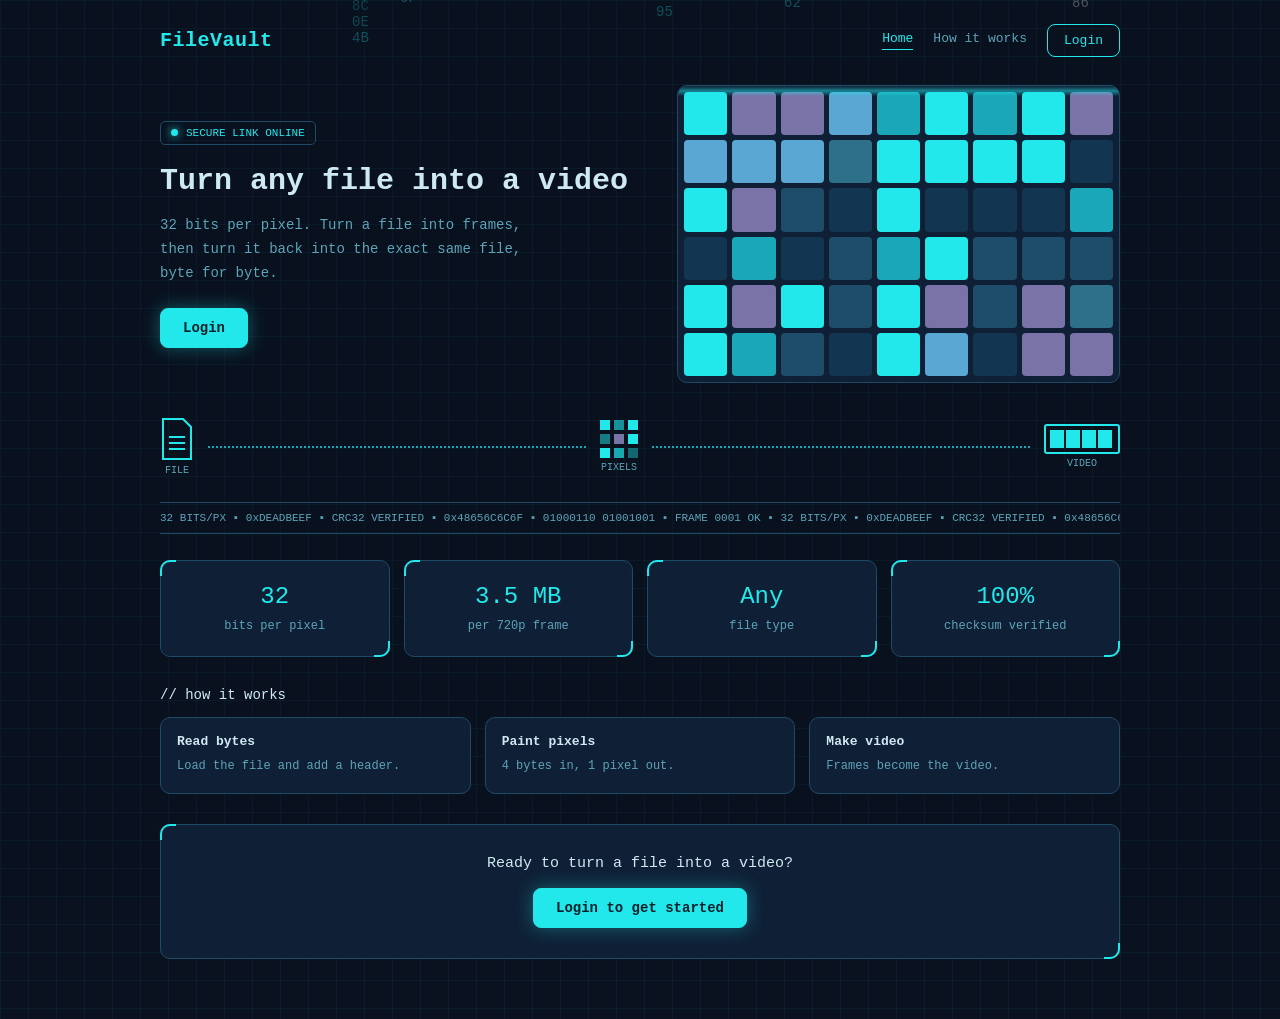
==== static/index.html @ 0c8ebc95 "Initial Commit" ====
<!doctype html>
<html lang="en">
<head>
<meta charset="utf-8">
<meta name="viewport" content="width=device-width, initial-scale=1">
<title>FileVault</title>
<link rel="stylesheet" href="/static/style.css">
</head>
<body data-page="home">
<canvas id="rain"></canvas>
<div class="wrap">
  <nav id="nav"></nav>

  <!-- HOME: only Login -->
  <section class="screen on" id="home">
    <div class="hero">
      <div>
        <div class="badge"><i></i>SECURE LINK ONLINE</div>
        <h1><span class="glitch" data-text="Turn any file into a video">Turn any file into a video</span></h1>
        <p>32 bits per pixel. Turn a file into frames, then turn it back into the exact same file, byte for byte.</p>
        <a class="btn primary loginb" href="/auth">Login</a>
      </div>
      <div class="card pixels" id="pix"></div>
    </div>

    <div class="flow">
      <div><svg width="34" height="44" viewBox="0 0 34 44" fill="none" stroke="#22e8ec" stroke-width="2"><path d="M3 2h20l8 8v32H3z"/><path d="M9 20h16M9 26h16M9 32h16"/></svg>FILE</div>
      <div class="dots"></div>
      <div><svg width="38" height="38" viewBox="0 0 38 38"><g fill="#22e8ec"><rect x="0" y="0" width="10" height="10"/><rect x="14" y="0" width="10" height="10" opacity=".6"/><rect x="28" y="0" width="10" height="10"/><rect x="0" y="14" width="10" height="10" opacity=".5"/><rect x="14" y="14" width="10" height="10" fill="#7a73a8"/><rect x="28" y="14" width="10" height="10"/><rect x="0" y="28" width="10" height="10"/><rect x="14" y="28" width="10" height="10" opacity=".7"/><rect x="28" y="28" width="10" height="10" opacity=".4"/></g></svg>PIXELS</div>
      <div class="dots"></div>
      <div><svg width="76" height="30" viewBox="0 0 76 30" fill="none" stroke="#22e8ec" stroke-width="2"><rect x="1" y="1" width="74" height="28" rx="2"/><g fill="#22e8ec"><rect x="7" y="7" width="12" height="16"/><rect x="23" y="7" width="12" height="16"/><rect x="39" y="7" width="12" height="16"/><rect x="55" y="7" width="12" height="16"/></g></svg>VIDEO</div>
    </div>

    <div class="ticker"><span>32 BITS/PX ▪ 0xDEADBEEF ▪ CRC32 VERIFIED ▪ 0x48656C6C6F ▪ 01000110 01001001 ▪ FRAME 0001 OK ▪ 32 BITS/PX ▪ 0xDEADBEEF ▪ CRC32 VERIFIED ▪ 0x48656C6C6F ▪ 01000110 01001001 ▪ FRAME 0001 OK ▪ </span></div>

    <div class="stats">
      <div class="card br stat"><strong>32</strong><span>bits per pixel</span></div>
      <div class="card br stat"><strong>3.5 MB</strong><span>per 720p frame</span></div>
      <div class="card br stat"><strong>Any</strong><span>file type</span></div>
      <div class="card br stat"><strong>100%</strong><span>checksum verified</span></div>
    </div>

    <h3 class="sec">// how it works</h3>
    <div class="steps3">
      <div class="card"><h4>Read bytes</h4><p>Load the file and add a header.</p></div>
      <div class="card"><h4>Paint pixels</h4><p>4 bytes in, 1 pixel out.</p></div>
      <div class="card"><h4>Make video</h4><p>Frames become the video.</p></div>
    </div>

    <div class="card br cta">
      <h4>Ready to turn a file into a video?</h4>
      <a class="btn primary loginb" href="/auth">Login to get started</a>
    </div>
  </section>

  <!-- HOW IT WORKS (shown on its own when the URL is index.html#how) -->
  <section class="screen" id="how">
    <h3 class="sec">// the core idea</h3>
    <div class="card br">
      <p style="font-size:12px;color:var(--muted);line-height:1.7">A file is a list of bytes. A video frame is a grid of pixels. Every 4 bytes of your file become exactly one pixel.</p>
      <div class="bytes"><span>48</span><span>65</span><span>6C</span><span>6C</span></div>
      <div style="font-size:11px;color:var(--muted)">4 bytes = 32 bits</div>
    </div>
    <div class="two">
      <div class="card br"><h3 class="sec">// encoding</h3>
        <div class="step"><em>1</em>Read the file as raw bytes.</div>
        <div class="step"><em>2</em>Add a header: format tag, length, checksum, filename.</div>
        <div class="step"><em>3</em>Group the bytes in fours, one pixel each.</div>
        <div class="step"><em>4</em>Fill frames row by row. 1280 x 720 holds about 3.5 MB.</div>
        <div class="step"><em>5</em>Pad the last frame and join all frames into a lossless video.</div>
      </div>
      <div class="card br"><h3 class="sec">// decoding</h3>
        <div class="step"><em>1</em>Read every frame's pixels back into bytes.</div>
        <div class="step"><em>2</em>Read the header for the real length and filename.</div>
        <div class="step"><em>3</em>Remove the padding and check the checksum.</div>
        <div class="step"><em>4</em>Rebuild the original file.</div>
      </div>
    </div>
    <div class="card br"><h3 class="sec">// why lossless</h3>
      <p style="font-size:12px;color:var(--muted);line-height:1.7">Normal video compression changes pixel values, which would corrupt the file. FileVault writes a lossless video, so every bit comes back exactly.</p>
    </div>
  </section>
</div>

<script src="/static/common.js"></script>
<script src="/static/index.js"></script>
</body>
</html>
---- static/style.css ----
:root {
	--bg: #0a1220;
	--panel: #0f2036;
	--panel2: #132a45;
	--line: #1f4a66;
	--cyan: #22e8ec;
	--cyan-dim: #1aa7b8;
	--text: #cfe9f2;
	--muted: #5fa3b8;
	--err: #ff6b7a;
	--mono: "JetBrains Mono", "Fira Code", Consolas, "Courier New", monospace;
}

@property --ang {
	syntax: "<angle>";
	initial-value: 0deg;
	inherits: false
}

* {
	box-sizing: border-box;
	margin: 0;
	padding: 0
}

body {
	background: var(--bg);
	color: var(--text);
	font-family: var(--mono);
	min-height: 100vh;
	background-image: linear-gradient(rgba(34, 232, 236, .05) 1px, transparent 1px), linear-gradient(90deg, rgba(34, 232, 236, .05) 1px, transparent 1px);
	background-size: 28px 28px;
}

a {
	color: inherit;
	text-decoration: none;
	cursor: pointer
}

.wrap {
	max-width: 1000px;
	margin: 0 auto;
	padding: 24px 20px 60px
}

/* NAV */
nav {
	display: flex;
	align-items: center;
	justify-content: space-between;
	gap: 16px;
	margin-bottom: 28px;
	flex-wrap: wrap
}

.logo {
	color: var(--cyan);
	font-size: 20px;
	font-weight: 700;
	letter-spacing: .5px
}

.links {
	display: flex;
	align-items: center;
	gap: 20px;
	font-size: 13px;
	color: var(--muted)
}

.links a {
	padding-bottom: 3px;
	border-bottom: 1px solid transparent
}

.links a:hover,
.links a.active {
	color: var(--cyan);
	border-color: var(--cyan)
}

.user {
	display: flex;
	align-items: center;
	gap: 8px;
	color: var(--text)
}

.avatar {
	width: 26px;
	height: 26px;
	border-radius: 50%;
	background: var(--cyan);
	color: #052;
	display: grid;
	place-items: center;
	font-weight: 700;
	font-size: 13px
}

/* buttons */
.btn {
	font-family: var(--mono);
	font-size: 14px;
	border-radius: 8px;
	padding: 11px 22px;
	cursor: pointer;
	border: 1px solid var(--line);
	background: var(--panel2);
	color: var(--text);
	transition: .2s
}

.btn:hover {
	border-color: var(--cyan)
}

.btn.primary {
	background: var(--cyan);
	color: #04202a;
	border-color: var(--cyan);
	font-weight: 600;
	box-shadow: 0 0 18px rgba(34, 232, 236, .35)
}

.btn.primary:hover {
	box-shadow: 0 0 28px rgba(34, 232, 236, .6)
}

.btn.outline {
	background: transparent;
	color: var(--cyan);
	border-color: var(--cyan)
}

.btn.outline:hover {
	background: rgba(34, 232, 236, .1)
}

.btn.sm {
	padding: 8px 16px;
	font-size: 13px
}

/* cards with corner brackets */
.card {
	position: relative;
	background: var(--panel);
	border: 1px solid var(--line);
	border-radius: 10px;
	padding: 20px
}

.card.br::before,
.card.br::after {
	content: "";
	position: absolute;
	width: 14px;
	height: 14px;
	border: 2px solid var(--cyan)
}

.card.br::before {
	top: -1px;
	left: -1px;
	border-right: 0;
	border-bottom: 0;
	border-top-left-radius: 10px
}

.card.br::after {
	bottom: -1px;
	right: -1px;
	border-left: 0;
	border-top: 0;
	border-bottom-right-radius: 10px
}

.screen {
	display: none;
	animation: in .35s ease
}

.screen.on {
	display: block
}

@keyframes in {
	from {
		opacity: 0;
		transform: translateY(8px)
	}

	to {
		opacity: 1;
		transform: none
	}
}

/* HOME */
.hero {
	display: grid;
	grid-template-columns: 1.1fr 1fr;
	gap: 30px;
	align-items: center;
	margin-bottom: 34px
}

.badge {
	display: inline-flex;
	align-items: center;
	gap: 8px;
	font-size: 11px;
	color: var(--cyan);
	border: 1px solid var(--line);
	border-radius: 5px;
	padding: 5px 10px;
	margin-bottom: 18px
}

.badge i {
	width: 7px;
	height: 7px;
	border-radius: 50%;
	background: var(--cyan);
	box-shadow: 0 0 8px var(--cyan);
	animation: blink 1.6s infinite
}

@keyframes blink {
	50% {
		opacity: .25
	}
}

h1 {
	font-size: 30px;
	line-height: 1.25;
	margin-bottom: 14px
}

.hero p {
	color: var(--muted);
	font-size: 14px;
	line-height: 1.7;
	margin-bottom: 22px;
	max-width: 380px
}

.pixels {
	position: relative;
	display: grid;
	grid-template-columns: repeat(9, 1fr);
	gap: 5px;
	padding: 6px;
	overflow: hidden
}

.pixels b {
	aspect-ratio: 1;
	border-radius: 4px;
	transition: background .6s
}

.pixels::after {
	content: "";
	position: absolute;
	left: 0;
	right: 0;
	height: 10px;
	background: linear-gradient(transparent, rgba(34, 232, 236, .5), transparent);
	animation: scan 3.5s linear infinite
}

@keyframes scan {
	from {
		top: -10px
	}

	to {
		top: 100%
	}
}

.flow {
	display: flex;
	align-items: center;
	gap: 14px;
	margin-bottom: 26px;
	color: var(--muted);
	font-size: 10px;
	text-align: center
}

.flow .dots {
	flex: 1;
	border-top: 2px dotted var(--cyan-dim);
	height: 0
}

.flow svg {
	display: block;
	margin: 0 auto 4px
}

.ticker {
	overflow: hidden;
	white-space: nowrap;
	border-top: 1px solid var(--line);
	border-bottom: 1px solid var(--line);
	padding: 9px 0;
	font-size: 11px;
	color: var(--muted);
	margin-bottom: 26px
}

.ticker span {
	display: inline-block;
	animation: tick 26s linear infinite
}

@keyframes tick {
	to {
		transform: translateX(-50%)
	}
}

.stats {
	display: grid;
	grid-template-columns: repeat(4, 1fr);
	gap: 14px;
	margin-bottom: 30px
}

.stat {
	text-align: center;
	padding: 22px 10px
}

.stat strong {
	display: block;
	color: var(--cyan);
	font-size: 24px;
	font-weight: 400;
	margin-bottom: 6px
}

.stat span {
	font-size: 12px;
	color: var(--muted)
}

h3.sec {
	font-size: 14px;
	font-weight: 400;
	margin-bottom: 14px;
	color: var(--text)
}

.steps3 {
	display: grid;
	grid-template-columns: repeat(3, 1fr);
	gap: 14px;
	margin-bottom: 30px
}

.steps3 .card {
	padding: 16px
}

.steps3 h4 {
	font-size: 13px;
	margin-bottom: 8px
}

.steps3 p {
	font-size: 12px;
	color: var(--muted);
	line-height: 1.6
}

.cta {
	text-align: center;
	padding: 30px
}

.cta h4 {
	font-size: 15px;
	margin-bottom: 16px;
	font-weight: 500
}

/* AUTH */
.authwrap {
	display: grid;
	place-items: center;
	min-height: 60vh
}

.neon {
	position: relative;
	width: 100%;
	max-width: 310px;
	border-radius: 12px;
	padding: 2px
}

.neon::before {
	content: "";
	position: absolute;
	inset: 0;
	border-radius: 12px;
	padding: 2px;
	background: conic-gradient(from var(--ang), transparent 0 55%, var(--cyan) 80%, transparent 100%);
	-webkit-mask: linear-gradient(#000 0 0) content-box, linear-gradient(#000 0 0);
	-webkit-mask-composite: xor;
	mask-composite: exclude;
	animation: spin 3.5s linear infinite;
	filter: drop-shadow(0 0 6px var(--cyan))
}

@keyframes spin {
	to {
		--ang: 360deg
	}
}

.neon .inner {
	position: relative;
	background: var(--panel);
	border: 1px solid var(--line);
	border-radius: 10px;
	padding: 22px 14px
}

.neon h2 {
	font-size: 15px;
	margin-bottom: 14px
}

label {
	display: block;
	font-size: 11px;
	color: var(--muted);
	margin: 12px 0 6px
}

input[type=text],
input[type=password],
input[type=number] {
	width: 100%;
	background: #091524;
	border: 1px solid var(--line);
	border-radius: 8px;
	color: var(--text);
	font-family: var(--mono);
	font-size: 14px;
	padding: 11px 12px;
	outline: none
}

input:focus {
	border-color: var(--cyan);
	box-shadow: 0 0 10px rgba(34, 232, 236, .25)
}

.neon .btn {
	width: 100%;
	margin-top: 16px
}

.swap {
	text-align: center;
	font-size: 11px;
	color: var(--muted);
	margin-top: 16px
}

.swap a {
	color: var(--cyan)
}

.msg {
	font-size: 11px;
	color: var(--err);
	min-height: 16px;
	margin-top: 8px
}

/* APP WINDOW + SLIDER */
.slider {
	position: relative;
	display: grid;
	grid-template-columns: 1fr 1fr;
	gap: 8px;
	margin-bottom: 18px
}

.slider .thumb {
	position: absolute;
	top: 0;
	bottom: 0;
	left: 0;
	width: calc(50% - 4px);
	background: var(--cyan);
	border-radius: 8px;
	box-shadow: 0 0 18px rgba(34, 232, 236, .4);
	transition: transform .35s cubic-bezier(.65, 0, .35, 1)
}

.slider.dec .thumb {
	transform: translateX(calc(100% + 8px))
}

.slider button {
	position: relative;
	z-index: 1;
	font-family: var(--mono);
	font-size: 13px;
	padding: 13px;
	border-radius: 8px;
	border: 1px solid var(--line);
	background: var(--panel2);
	color: var(--text);
	cursor: pointer;
	transition: color .3s, background .3s, border-color .3s
}

.slider button.on {
	background: transparent;
	border-color: transparent;
	color: #04202a;
	font-weight: 600
}

.drop {
	border: 1px dashed var(--cyan-dim);
	border-radius: 8px;
	padding: 14px;
	margin-bottom: 16px
}

.dropaudio {
	width: 50%;
}

.pick {
	display: flex;
	align-items: center;
	gap: 12px;
	background: #091524;
	border: 1px solid var(--line);
	border-radius: 6px;
	padding: 7px 10px;
	font-size: 13px
}

.pick input {
	display: none
}

.pick .choose {
	background: #5aa7d4;
	color: #05202e;
	border-radius: 3px;
	padding: 3px 10px;
	font-size: 12px;
	cursor: pointer;
	font-family: var(--mono)
}

.drop small {
	display: block;
	text-align: center;
	color: var(--muted);
	font-size: 12px;
	margin-top: 12px
}

.barmsg {
	display: flex;
	color: var(--text);
	font-size: 14px;
	margin-top: 14px;
	margin-bottom: 14px;
	flex-direction: column
}

.bmerror {
	color: var(--error);
}

.bmok {
	color: var(--cyan);
}

.barmsg a {
	text-decoration: underline dashed var(--cyan-dim) 2px;
  	text-underline-offset: 4px;
  	text-decoration-skip-ink: auto;
}

.row3 {
	display: grid;
	grid-template-columns: repeat(3, 1fr);
	gap: 14px;
	margin-bottom: 14px
}

.row3 label {
	margin-top: 0
}

.actions {
	display: flex;
	gap: 10px;
	margin-bottom: 14px
}

.bar {
	height: 8px;
	border: 1px solid var(--line);
	border-radius: 4px;
	overflow: hidden;
	margin-bottom: 14px;
	background: #091524
}

.bar i {
	display: block;
	height: 100%;
	width: 0;
	background: repeating-linear-gradient(135deg, var(--cyan) 0 8px, var(--cyan-dim) 8px 16px);
	transition: width .15s;
	background-size: 200%;
	animation: stripe 1s linear infinite
}

@keyframes stripe {
	to {
		background-position: 22px 0
	}
}

.hex {
	background: #070f1b;
	border: 1px solid var(--line);
	border-radius: 6px;
	padding: 12px;
	height: 112px;
	overflow: hidden;
	font-size: 11.5px;
	line-height: 1.75;
	color: var(--cyan-dim);
	white-space: pre
}

.hex .o {
	color: #3d7f96
}

.info {
	margin-top: 14px;
	font-size: 11px;
	color: var(--muted)
}

.info div {
	display: flex;
	justify-content: space-between;
	padding: 5px 0
}

.info b {
	font-weight: 400;
	color: var(--text)
}

.log {
	background: #070f1b;
	border: 1px solid var(--line);
	border-radius: 6px;
	padding: 12px;
	min-height: 80px;
	font-size: 11.5px;
	line-height: 1.8;
	color: var(--cyan-dim)
}

.pane {
	display: none
}

.pane.on {
	display: block;
	animation: in .3s ease
}

/* HOW */
.two {
	display: grid;
	grid-template-columns: 1fr 1fr;
	gap: 16px;
	margin: 16px 0
}

.step {
	display: flex;
	gap: 12px;
	font-size: 12px;
	color: var(--muted);
	line-height: 1.6;
	margin: 14px 0
}

.step em {
	flex: none;
	width: 26px;
	height: 26px;
	border: 1px solid var(--cyan);
	border-radius: 5px;
	color: var(--cyan);
	font-style: normal;
	display: grid;
	place-items: center;
	font-size: 12px
}

.bytes {
	display: flex;
	gap: 6px;
	margin: 14px 0 6px
}

.bytes span {
	border: 1px solid var(--cyan-dim);
	color: var(--cyan);
	padding: 7px 8px;
	border-radius: 5px;
	font-size: 12px
}

/* ---- crazy layer ---- */
#rain {
	position: fixed;
	inset: 0;
	z-index: 0;
	opacity: .28;
	pointer-events: none
}

.wrap {
	position: relative;
	z-index: 1
}

.glitch {
	position: relative;
	display: inline-block
}

.glitch::before,
.glitch::after {
	content: attr(data-text);
	position: absolute;
	left: 0;
	top: 0;
	width: 100%;
	overflow: hidden;
	background: transparent
}

.glitch::before {
	color: #ff3df2;
	animation: gl1 3.2s infinite steps(1);
	clip-path: inset(0 0 100% 0)
}

.glitch::after {
	color: #22e8ec;
	animation: gl2 3.2s infinite steps(1);
	clip-path: inset(100% 0 0 0)
}

@keyframes gl1 {

	0%,
	88%,
	100% {
		clip-path: inset(0 0 100% 0);
		transform: none
	}

	90% {
		clip-path: inset(10% 0 55% 0);
		transform: translate(-4px, 0)
	}

	94% {
		clip-path: inset(60% 0 8% 0);
		transform: translate(3px, 0)
	}

	97% {
		clip-path: inset(30% 0 40% 0);
		transform: translate(-2px, 0)
	}
}

@keyframes gl2 {

	0%,
	88%,
	100% {
		clip-path: inset(100% 0 0 0);
		transform: none
	}

	91% {
		clip-path: inset(50% 0 20% 0);
		transform: translate(4px, 0)
	}

	95% {
		clip-path: inset(5% 0 70% 0);
		transform: translate(-3px, 0)
	}

	98% {
		clip-path: inset(70% 0 5% 0);
		transform: translate(2px, 0)
	}
}

.trail {
	position: fixed;
	width: 10px;
	height: 10px;
	border-radius: 2px;
	pointer-events: none;
	z-index: 50;
	animation: fade .7s forwards
}

@keyframes fade {
	to {
		opacity: 0;
		transform: scale(.2) translateY(14px)
	}
}

.burst {
	position: fixed;
	width: 8px;
	height: 8px;
	border-radius: 2px;
	pointer-events: none;
	z-index: 60
}

.card {
	transition: transform .15s ease-out, border-color .2s, box-shadow .2s;
	transform-style: preserve-3d
}

.card:hover {
	border-color: var(--cyan);
	box-shadow: 0 0 22px rgba(34, 232, 236, .18)
}

.konami body {
	animation: hue 2s linear infinite
}

@keyframes hue {
	to {
		filter: hue-rotate(360deg)
	}
}

@media(max-width:720px) {

	.hero,
	.two {
		grid-template-columns: 1fr
	}

	.stats {
		grid-template-columns: 1fr 1fr
	}

	.steps3 {
		grid-template-columns: 1fr
	}

	.row3 {
		grid-template-columns: 1fr
	}
}

/* multi-page additions */
html {
	scroll-behavior: smooth
}

a.btn {
	display: inline-block;
	text-align: center
}

.neon a.btn {
	display: block
}
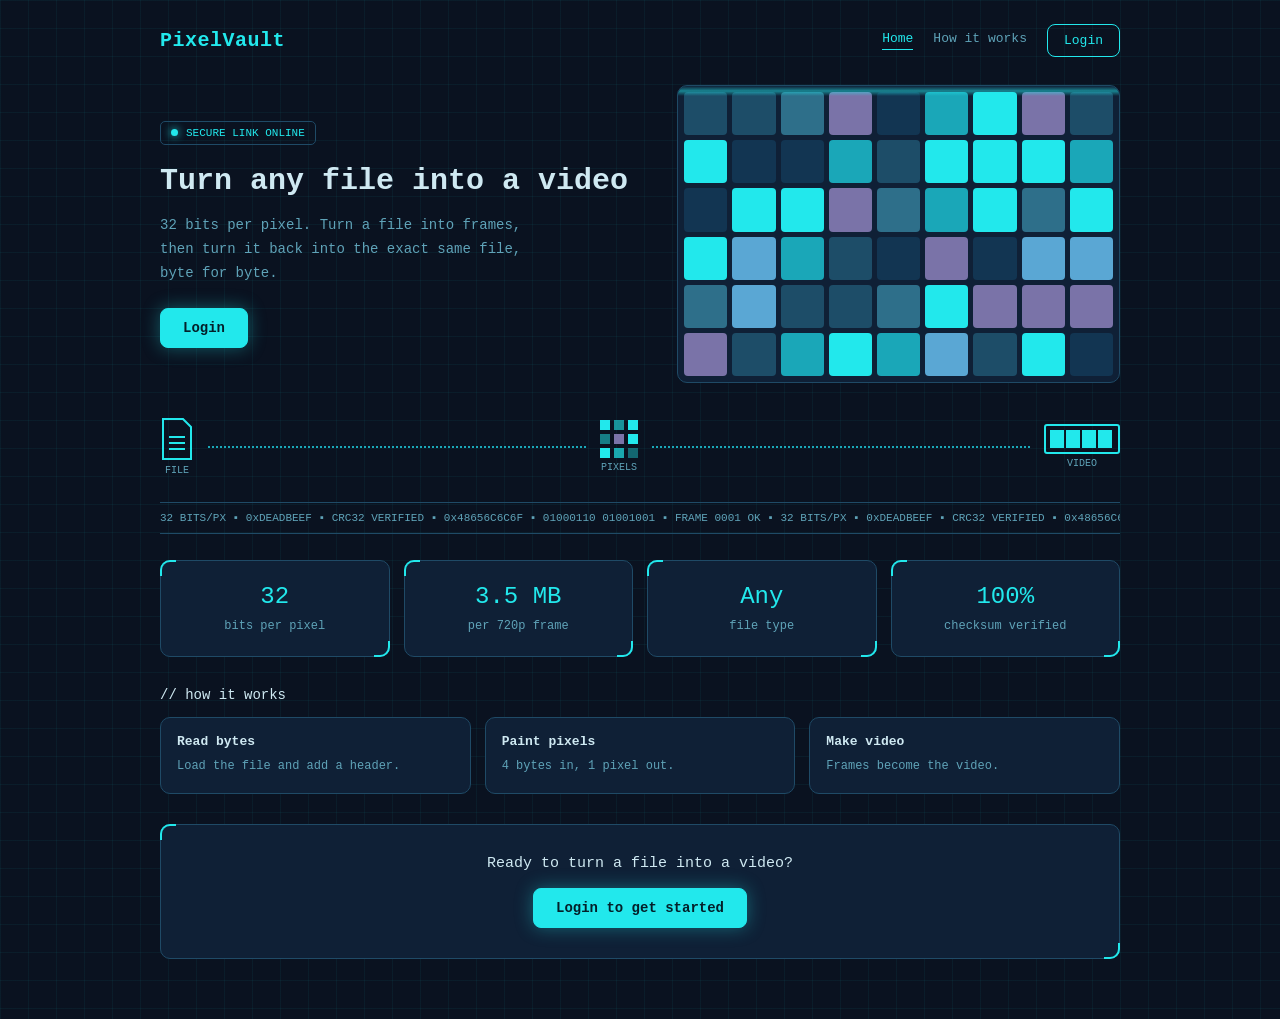
==== commit 63fa44b3: "Corrected Name of Program" ====
--- a/static/index.html
+++ b/static/index.html
@@ -3,7 +3,7 @@
 <head>
 <meta charset="utf-8">
 <meta name="viewport" content="width=device-width, initial-scale=1">
-<title>FileVault</title>
+<title>PixelVault</title>
 <link rel="stylesheet" href="/static/style.css">
 </head>
 <body data-page="home">
@@ -77,7 +77,7 @@
       </div>
     </div>
     <div class="card br"><h3 class="sec">// why lossless</h3>
-      <p style="font-size:12px;color:var(--muted);line-height:1.7">Normal video compression changes pixel values, which would corrupt the file. FileVault writes a lossless video, so every bit comes back exactly.</p>
+      <p style="font-size:12px;color:var(--muted);line-height:1.7">Normal video compression changes pixel values, which would corrupt the file. PixelVault writes a lossless video, so every bit comes back exactly.</p>
     </div>
   </section>
 </div>
